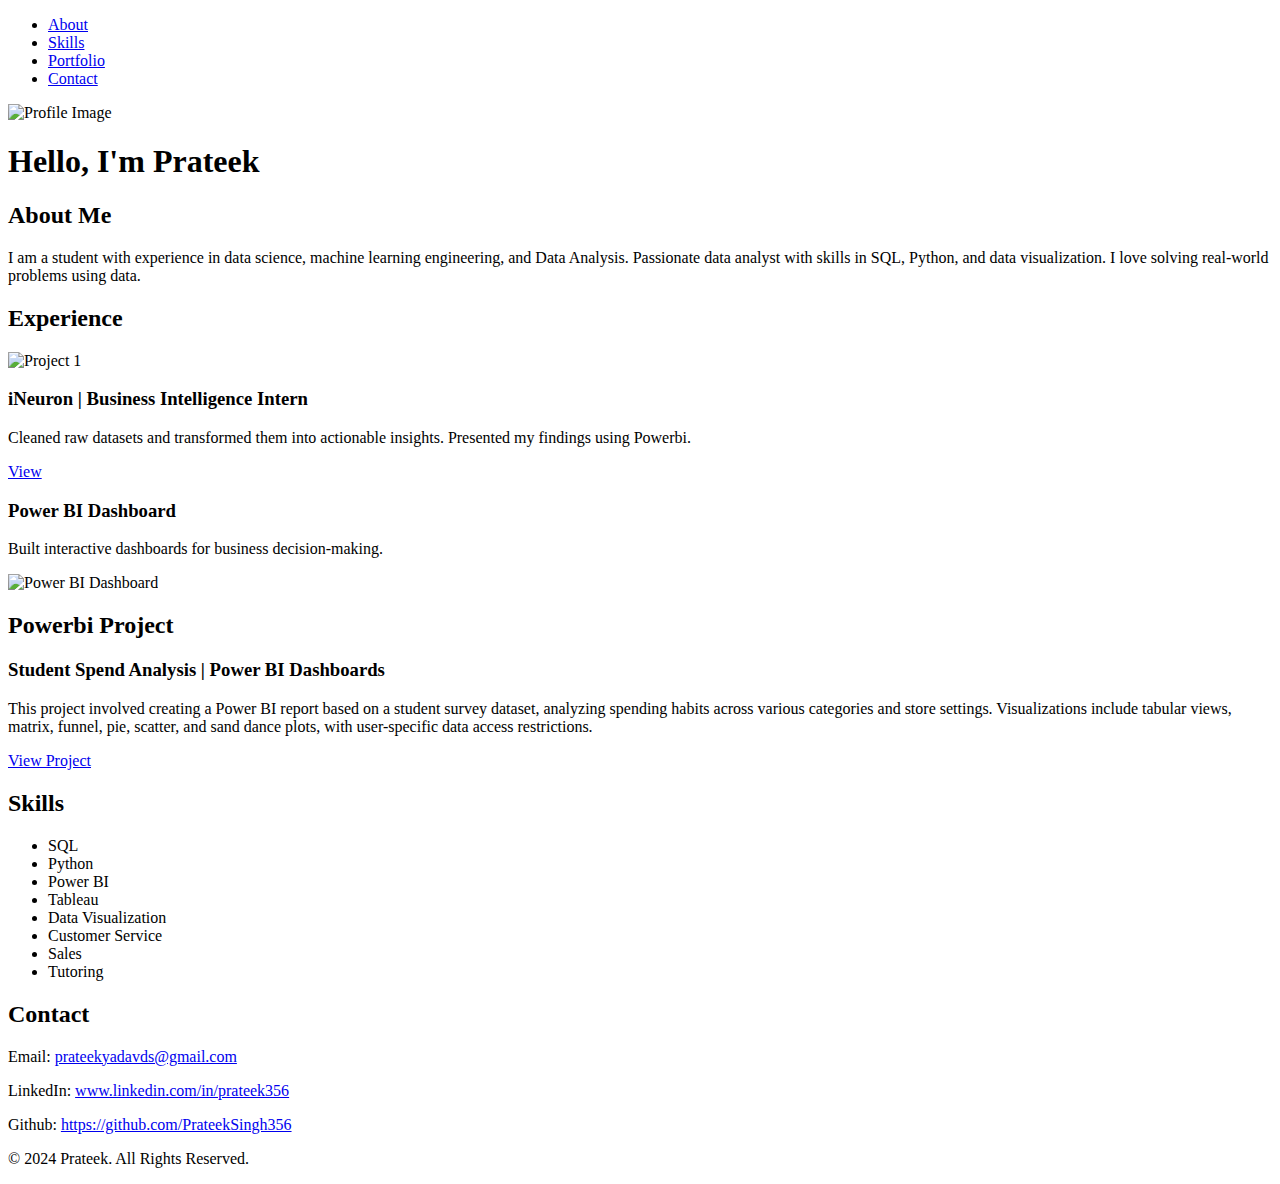
==== index.html @ c5d51434 "Add files via upload" ====
<!DOCTYPE html>
<html lang="en">
<head>
    <meta charset="UTF-8">
    <meta name="viewport" content="width=device-width, initial-scale=1.0">
    <title>Prateek's Portfolio</title>
    <link rel="stylesheet" href="css/style.css">
    <link href="https://fonts.googleapis.com/css2?family=Poppins:wght@300;400;600&display=swap" rel="stylesheet">
    <link rel="stylesheet" href="https://cdnjs.cloudflare.com/ajax/libs/aos/2.3.4/aos.css" />
</head>
<body>
    <header>
        <nav>
            <ul>
                <li><a href="#about">About</a></li>
                <li><a href="#skills">Skills</a></li>
                <li><a href="#portfolio">Portfolio</a></li>
                <li><a href="#contact">Contact</a></li>
            </ul>
        </nav>
    </header>

    <main>
        <section id="profile" data-aos="fade-up">
            <img src="images/profileimage.jpg" alt="Profile Image">
            <h1>Hello, I'm Prateek</h1>
        </section>

        <section id="about" data-aos="fade-up">
            <h2>About Me</h2>
            <p>I am a student with experience in data science, machine learning engineering, and Data Analysis. Passionate data analyst with skills in SQL, Python, and data visualization. I love solving real-world problems using data.</p>
        </section>

        <section id="hero" data-aos="fade-up">
            <h2>Experience</h2>
            <div class="project">
                <img src="https://coursenewsdaily.com/wp-content/uploads/2021/11/unnamed-3.jpg" alt="Project 1">
                <h3>iNeuron | Business Intelligence Intern</h3>
                <p>Cleaned raw datasets and transformed them into actionable insights. Presented my findings using Powerbi.</p>
                <a href="https://github.com/PrateekSingh356/Ineuron-Business-Intelligence-Internship-Project">View</a>
            </div>
        </section>

        <section id="portfolio" data-aos="fade-up">
            <div class="project">
                <h3>Power BI Dashboard</h3>
                <p>Built interactive dashboards for business decision-making.</p>
                <img src="images/BI Project Photo.png" alt="Power BI Dashboard" class="project-image" style="width: 420px; height: auto;">
            </div>
            <h2>Powerbi Project</h2>
            <div class="project">
                <h3>Student Spend Analysis | Power BI Dashboards</h3>
                <p>This project involved creating a Power BI report based on a student survey dataset, analyzing spending habits across various categories and store settings. Visualizations include tabular views, matrix, funnel, pie, scatter, and sand dance plots, with user-specific data access restrictions.</p>
                <a href="https://github.com/PrateekSingh356/Business-Analytics-Projects/tree/main/PowerBi%20Project%201">View Project</a>
            </div>
        </section>

        <section id="skills" data-aos="fade-up">
            <h2>Skills</h2>
            <ul>
                <li>SQL</li>
                <li>Python</li>
                <li>Power BI</li>
                <li>Tableau</li>
                <li>Data Visualization</li>
                <li>Customer Service</li>
                <li>Sales</li>
                <li>Tutoring</li>
            </ul>
        </section>

        <section id="contact" data-aos="fade-up">
            <h2>Contact</h2>
            <p>Email: <a href="mailto:prateekyadavds@gmail.com">prateekyadavds@gmail.com</a></p>
            <p>LinkedIn: <a href="https://www.linkedin.com/in/prateek356/">www.linkedin.com/in/prateek356</a></p>
            <p>Github: <a href="https://github.com/PrateekSingh356">https://github.com/PrateekSingh356</a></p>
        </section>
    </main>

    <footer>
        <p>© 2024 Prateek. All Rights Reserved.</p>
    </footer>

    <script src="https://cdnjs.cloudflare.com/ajax/libs/aos/2.3.4/aos.js"></script>
    <script>
        AOS.init();
    </script>
    <script src="js/script.js"></script>
</body>
</html>
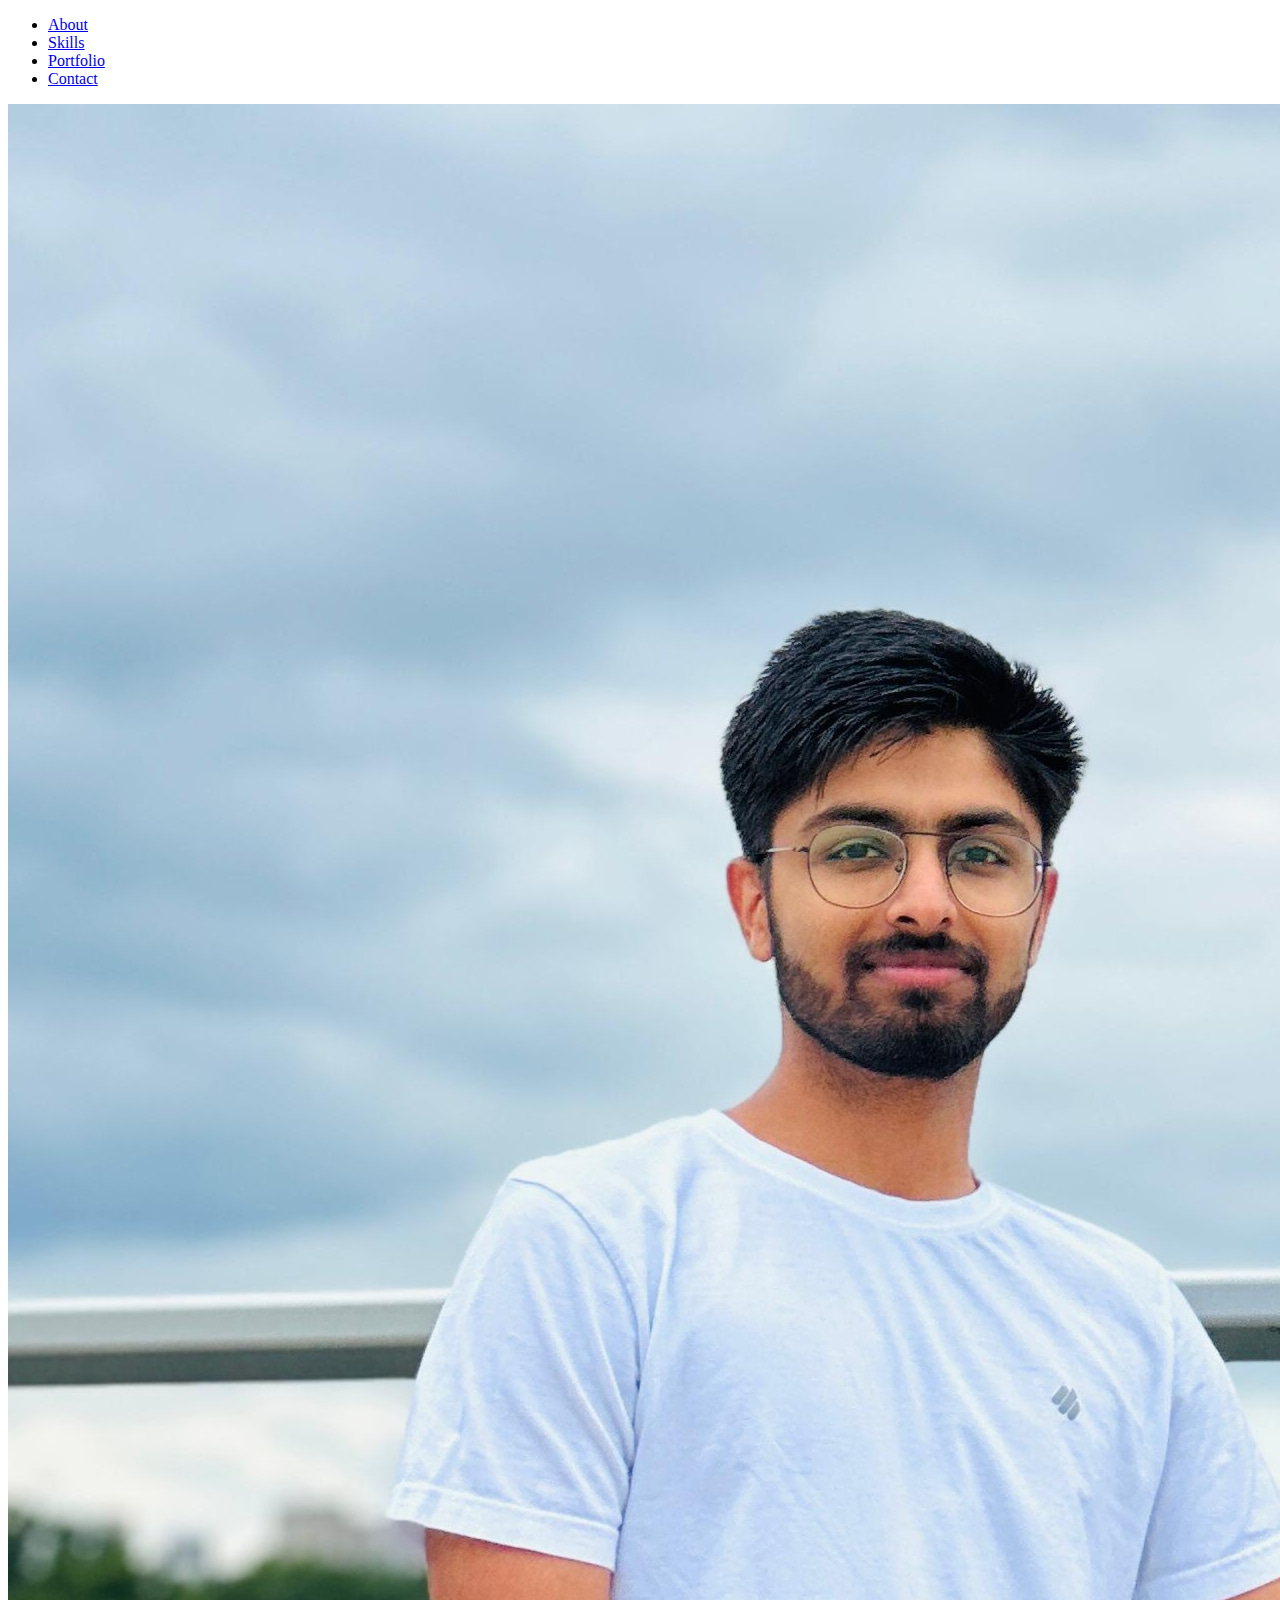
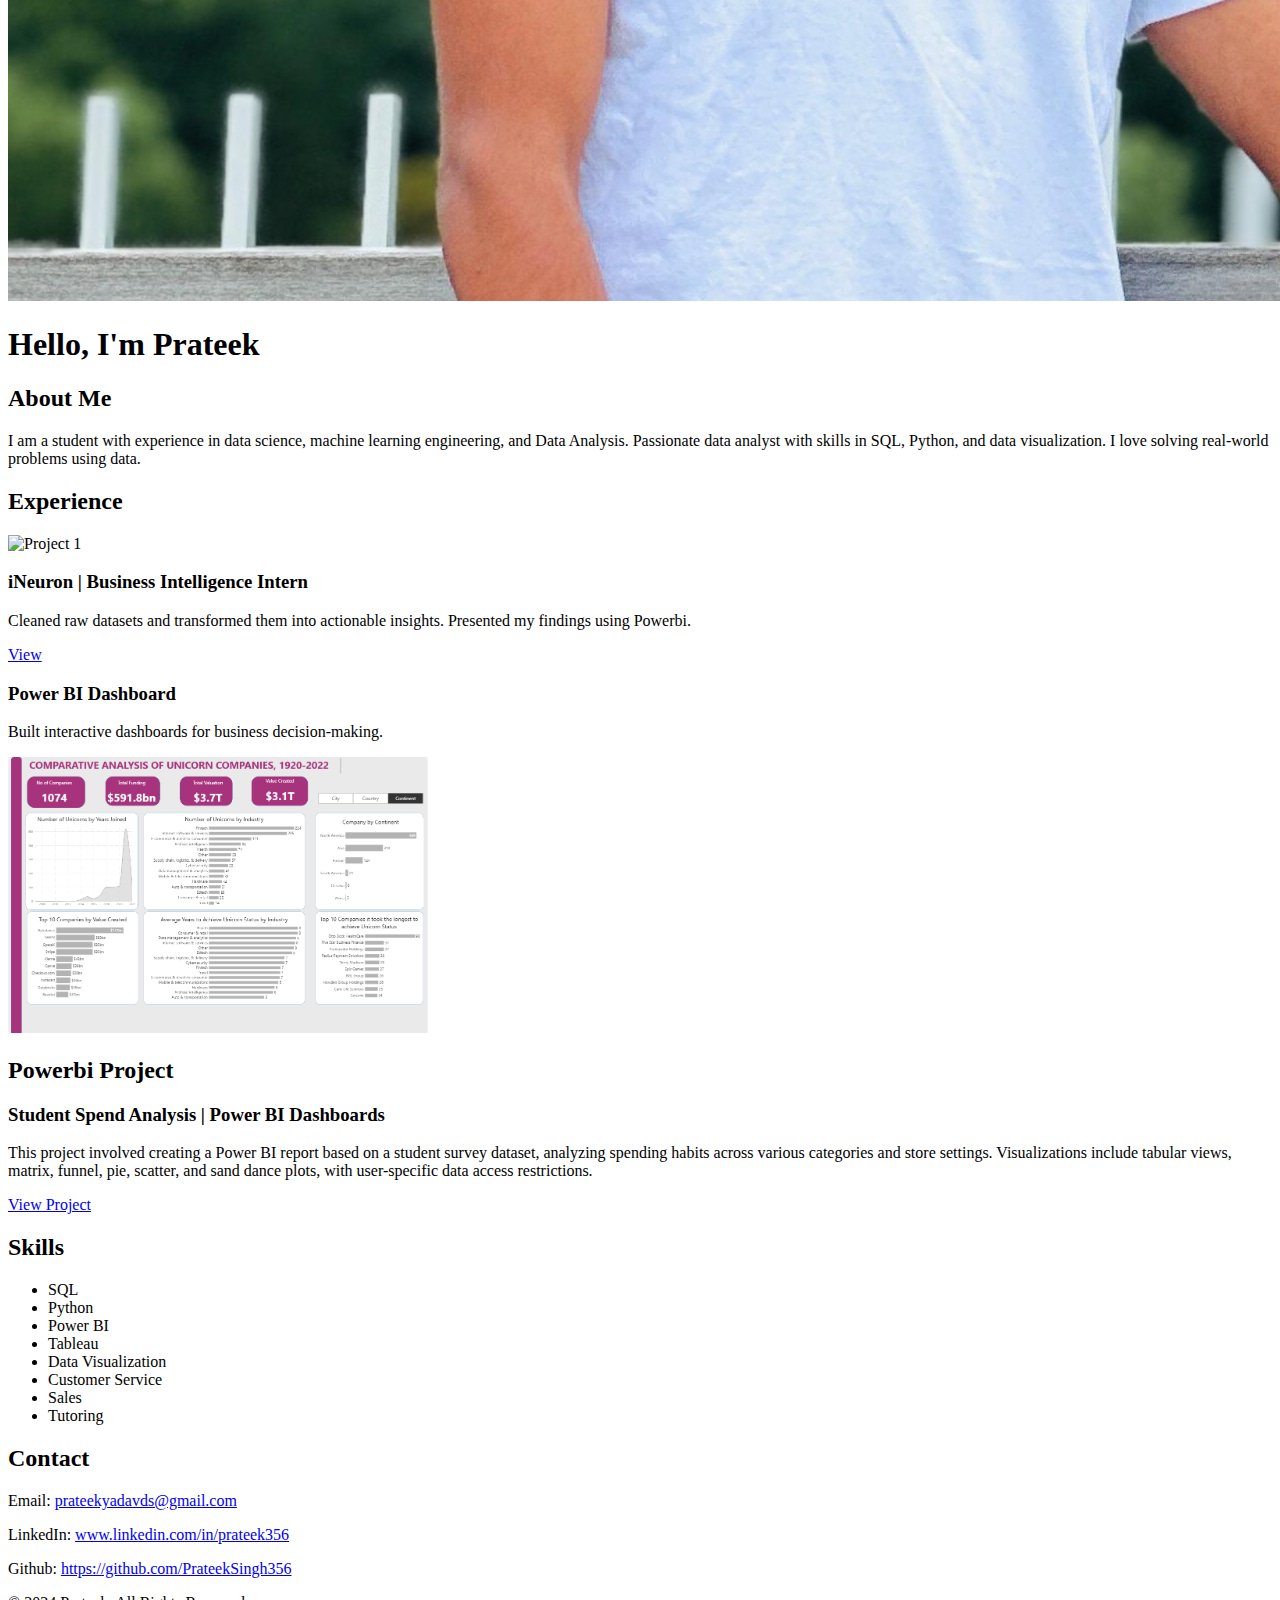
==== commit 880077ba: "Update index.html" ====
--- a/index.html
+++ b/index.html
@@ -85,6 +85,6 @@
     <script>
         AOS.init();
     </script>
-    <script src="js/script.js"></script>
+    <script src="script.js"></script>
 </body>
 </html>
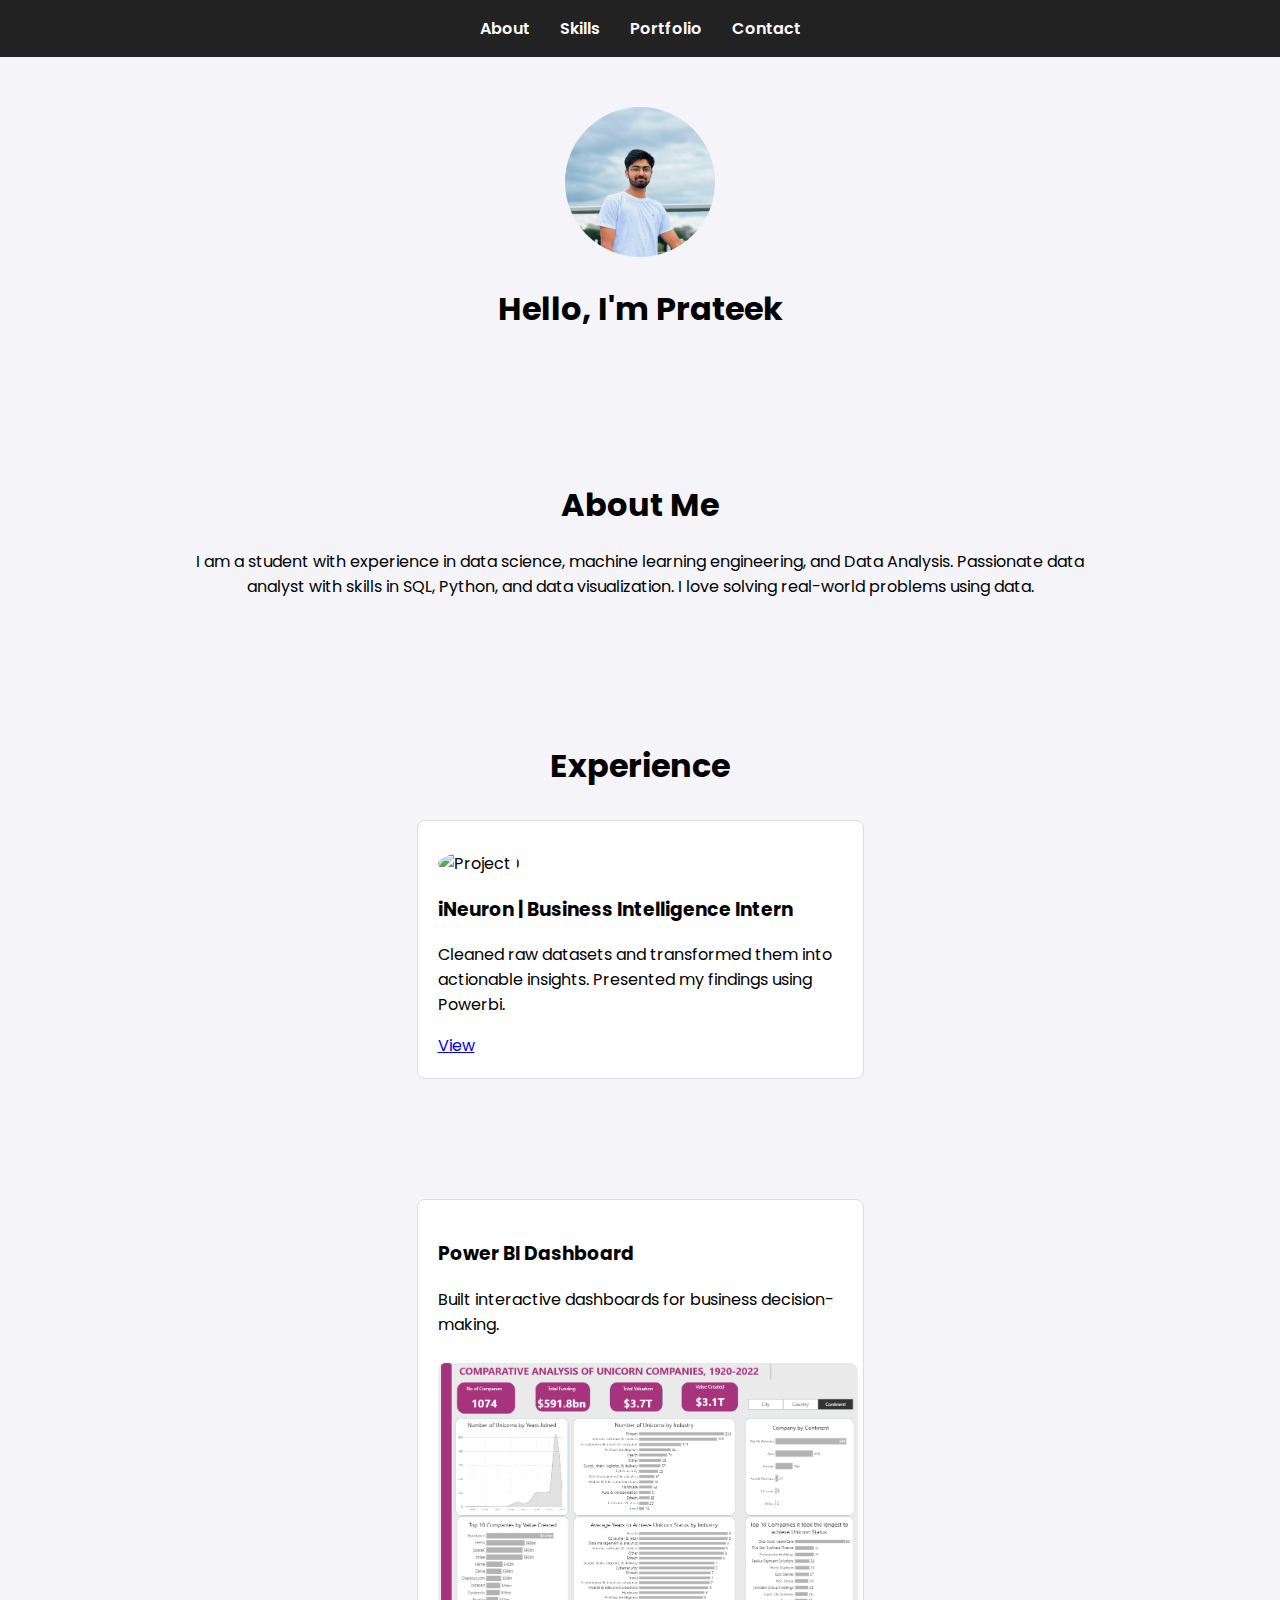
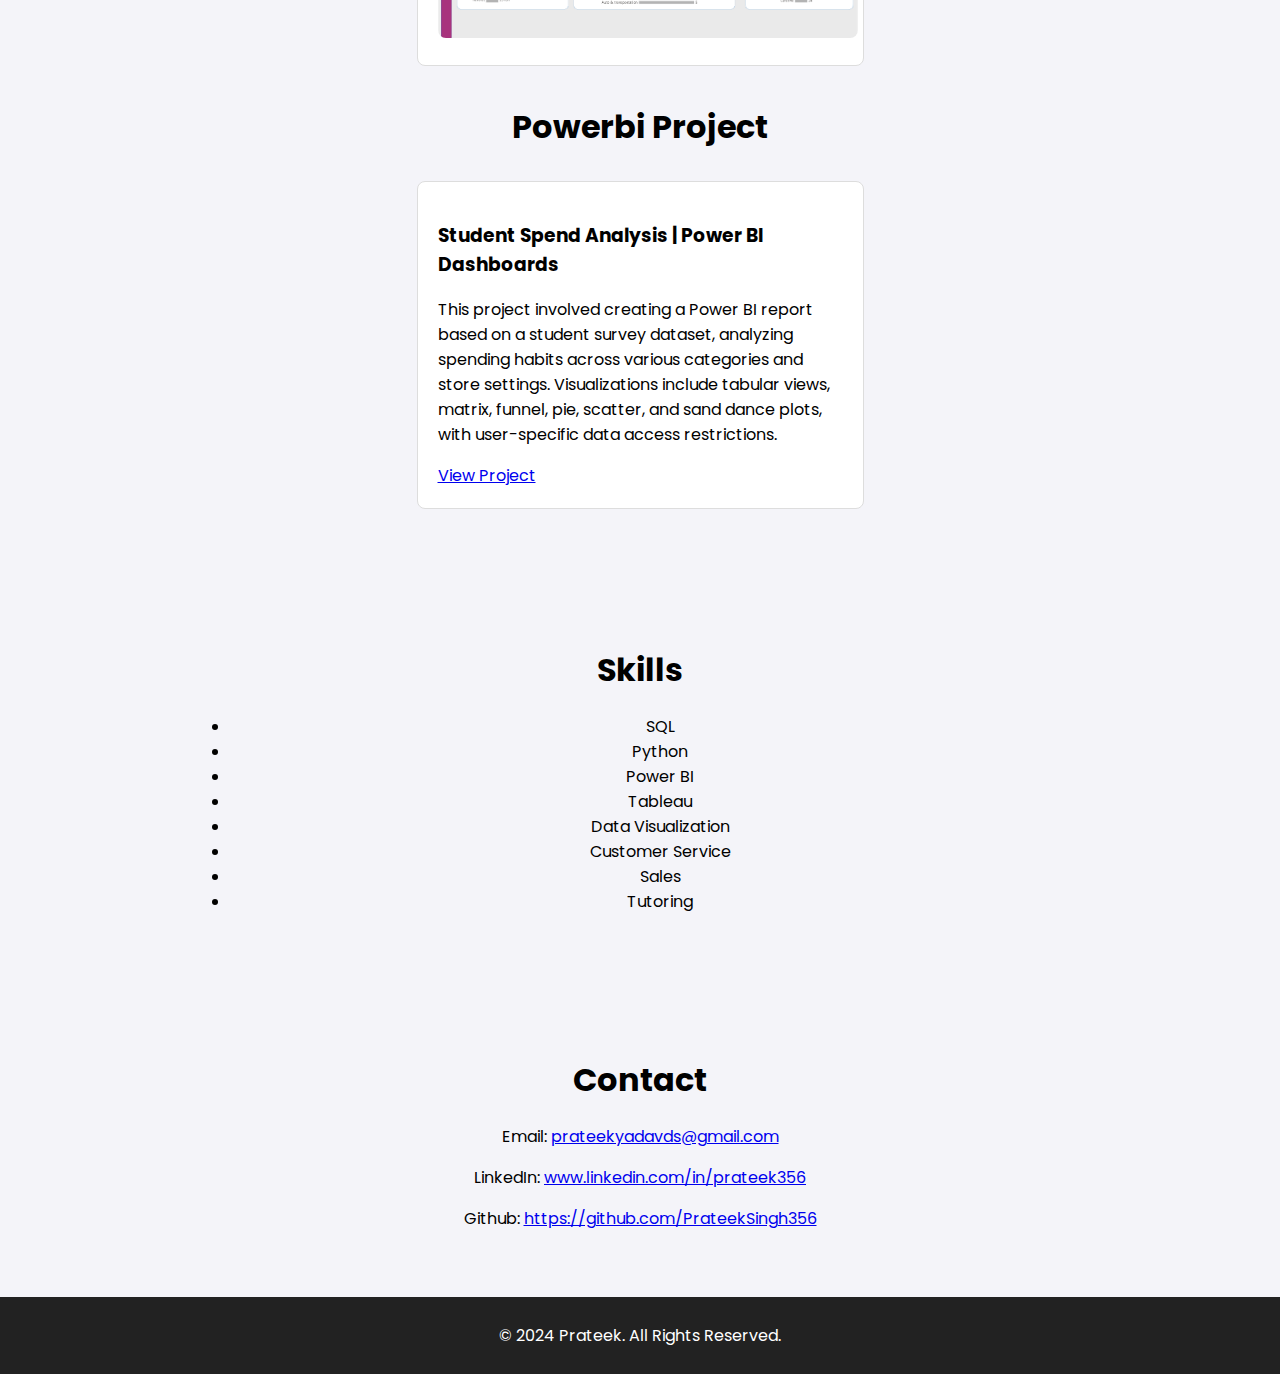
==== commit bb1d04e7: "Update index.html" ====
--- a/index.html
+++ b/index.html
@@ -4,7 +4,7 @@
     <meta charset="UTF-8">
     <meta name="viewport" content="width=device-width, initial-scale=1.0">
     <title>Prateek's Portfolio</title>
-    <link rel="stylesheet" href="css/style.css">
+    <link rel="stylesheet" href="style.css">
     <link href="https://fonts.googleapis.com/css2?family=Poppins:wght@300;400;600&display=swap" rel="stylesheet">
     <link rel="stylesheet" href="https://cdnjs.cloudflare.com/ajax/libs/aos/2.3.4/aos.css" />
 </head>
--- a/style.css
+++ b/style.css
@@ -0,0 +1,77 @@
+body {
+    font-family: 'Poppins', sans-serif;
+    margin: 0;
+    padding: 0;
+    background-color: #f4f4f9;
+}
+
+header nav ul {
+    display: flex;
+    justify-content: center;
+    background: #222;
+    padding: 1rem;
+    margin: 0;
+    list-style: none;
+}
+
+header nav ul li {
+    margin: 0 15px;
+}
+
+header nav ul li a {
+    text-decoration: none;
+    color: white;
+    font-weight: 600;
+}
+
+img {
+    width: 150px;      /* Set the width of the image */
+    height: 150px;     /* Set the height of the image */
+    border-radius: 50%; /* Make the image round */
+    object-fit: cover;  /* Ensure the image fits inside the container */
+}
+
+#hero img {
+    width: 50%;
+    max-width: 150px; /* Ensure the image doesn't grow beyond 150px */
+    height: auto;  /* Maintain aspect ratio */
+    border-radius: 50%;
+    object-fit: cover;
+}
+
+section {
+    padding: 50px 0;
+    max-width: 900px;
+    margin: 0 auto;
+    text-align: center;
+}
+
+section h2 {
+    font-size: 2rem;
+    margin-bottom: 20px;
+}
+
+.project {
+    display: inline-block;
+    width: 45%;
+    margin: 10px;
+    padding: 20px;
+    border: 1px solid #ddd;
+    border-radius: 8px;
+    background-color: #fff;
+    text-align: left;
+}
+
+.project img {
+    width: 100%;
+    height: auto;
+    border-radius: 8px;
+    margin-top: 10px;  /* Optional: adds space between the text and image */
+}
+
+footer {
+    text-align: center;
+    background: #222;
+    color: white;
+    padding: 10px 0;
+}
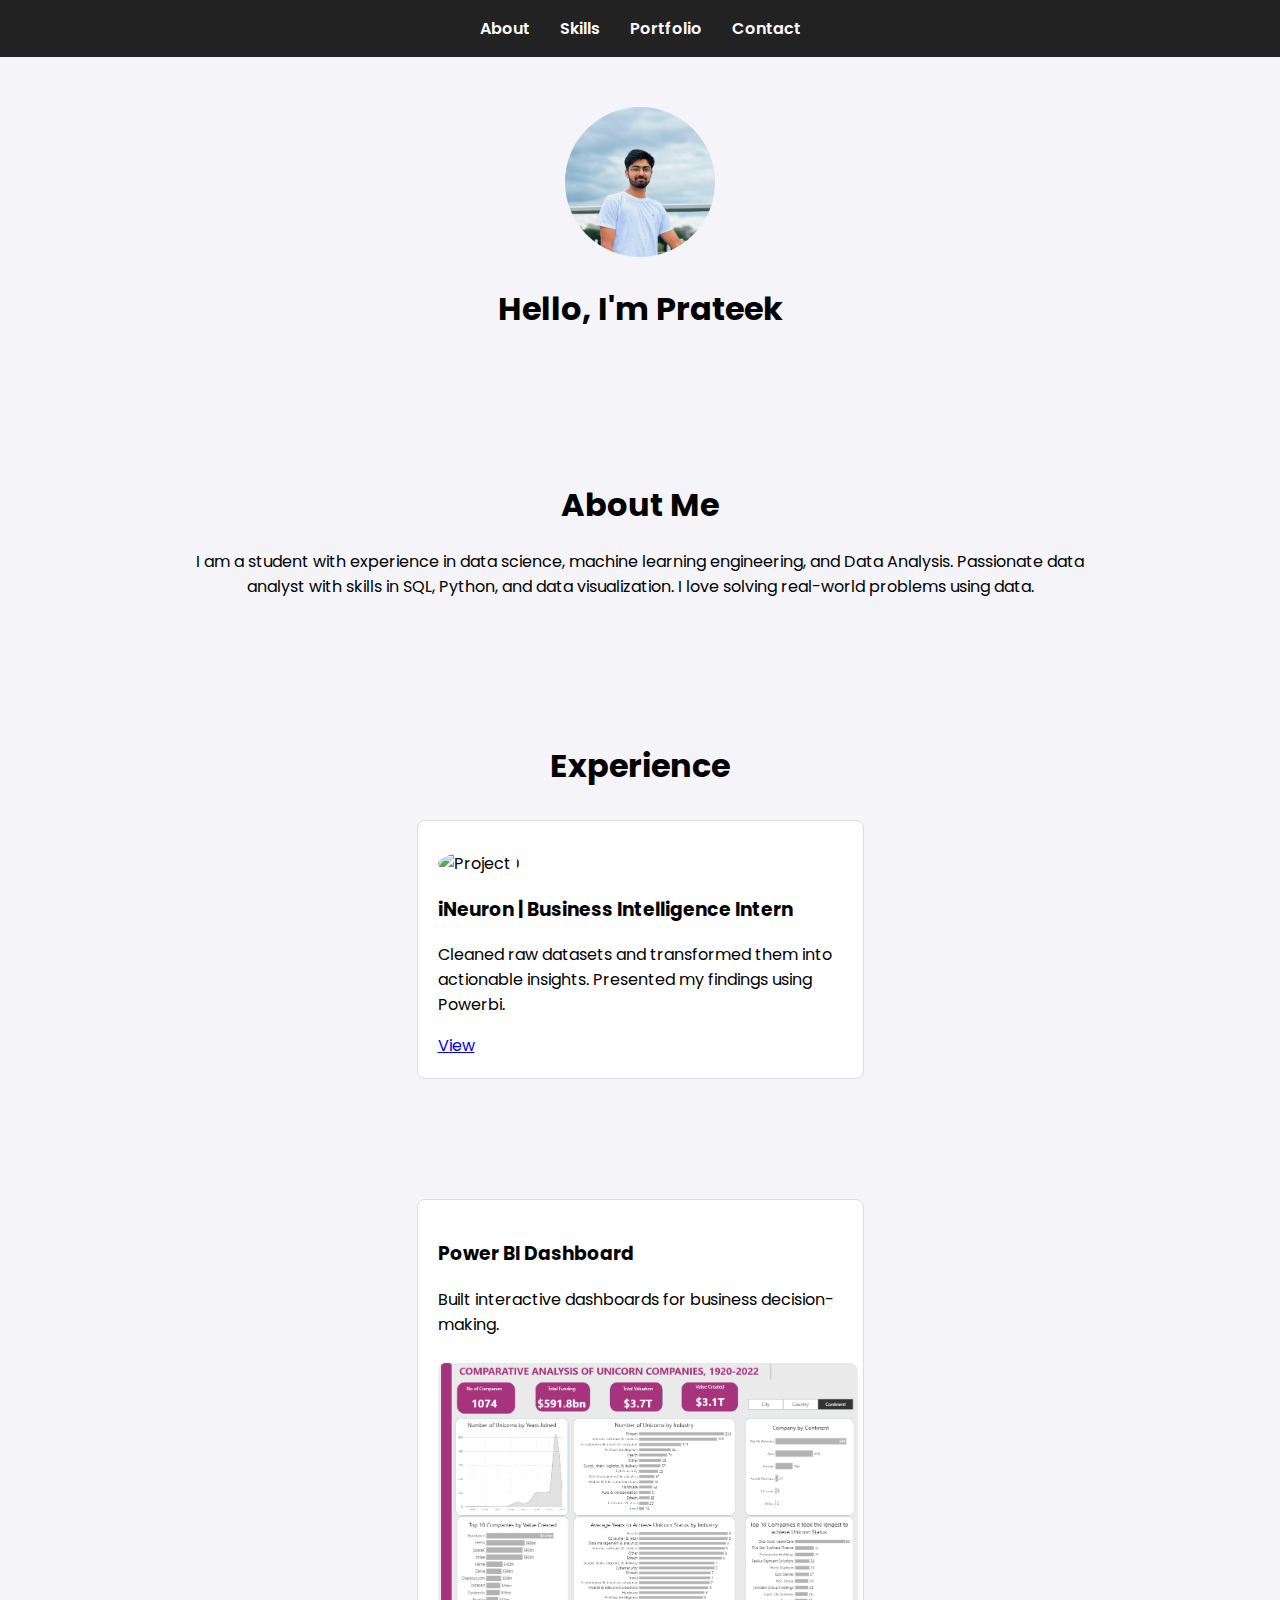
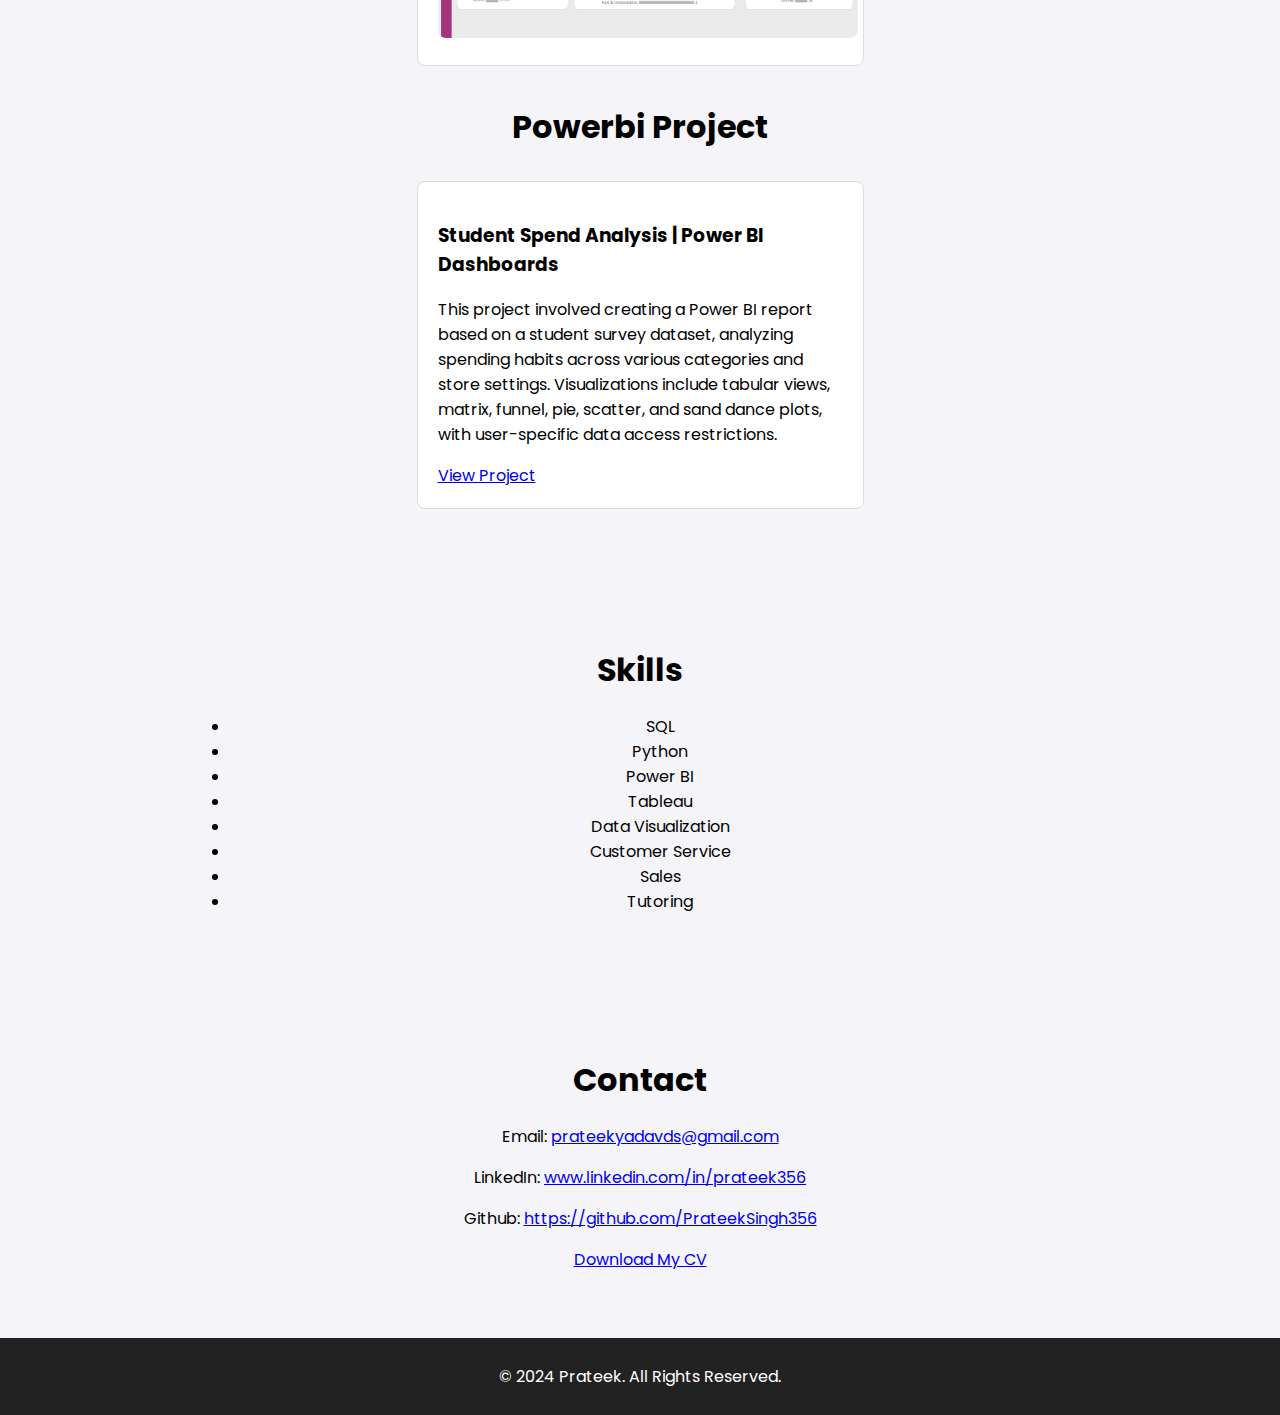
==== commit af4fea32: "Update index.html" ====
--- a/index.html
+++ b/index.html
@@ -74,6 +74,7 @@
             <p>Email: <a href="mailto:prateekyadavds@gmail.com">prateekyadavds@gmail.com</a></p>
             <p>LinkedIn: <a href="https://www.linkedin.com/in/prateek356/">www.linkedin.com/in/prateek356</a></p>
             <p>Github: <a href="https://github.com/PrateekSingh356">https://github.com/PrateekSingh356</a></p>
+            <p><a href="https://github.com/PrateekSingh356/Myweb/blob/main/Prateek_DA.pdf" download>Download My CV</a></p>
         </section>
     </main>
 
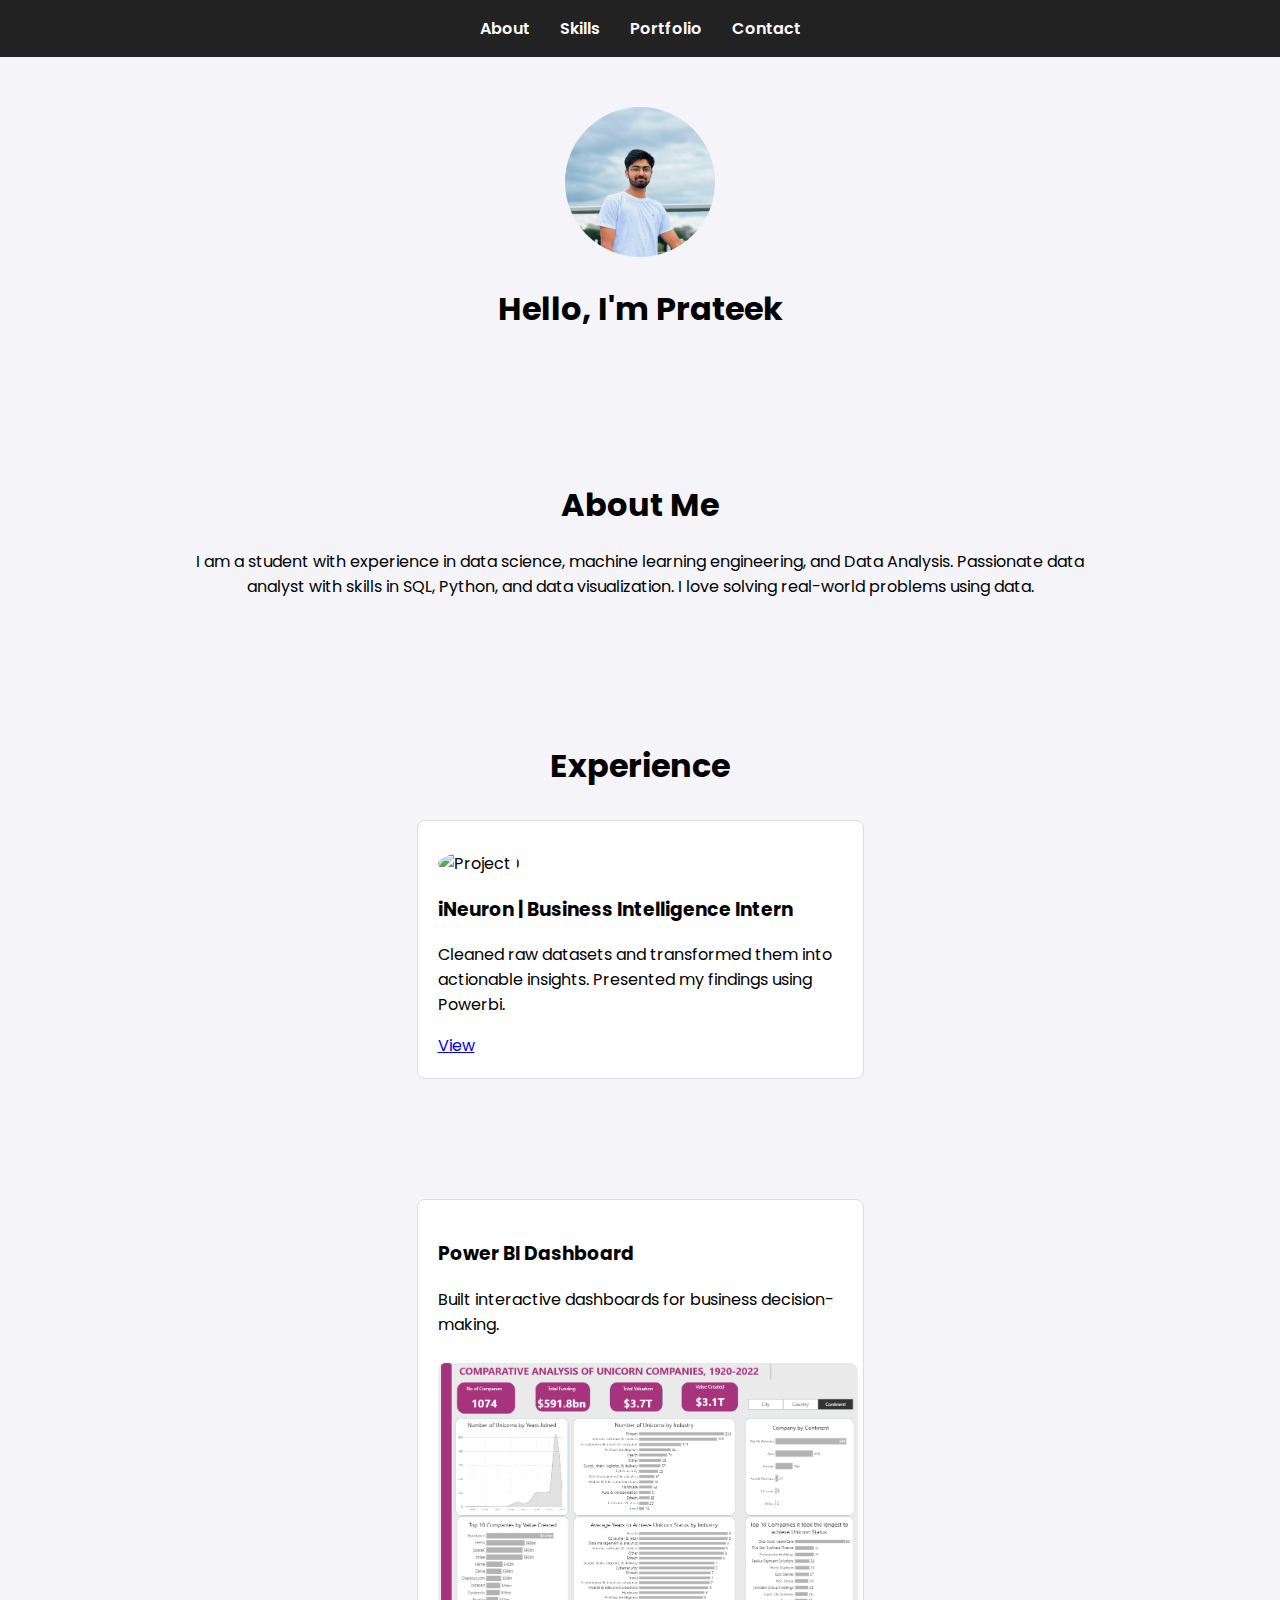
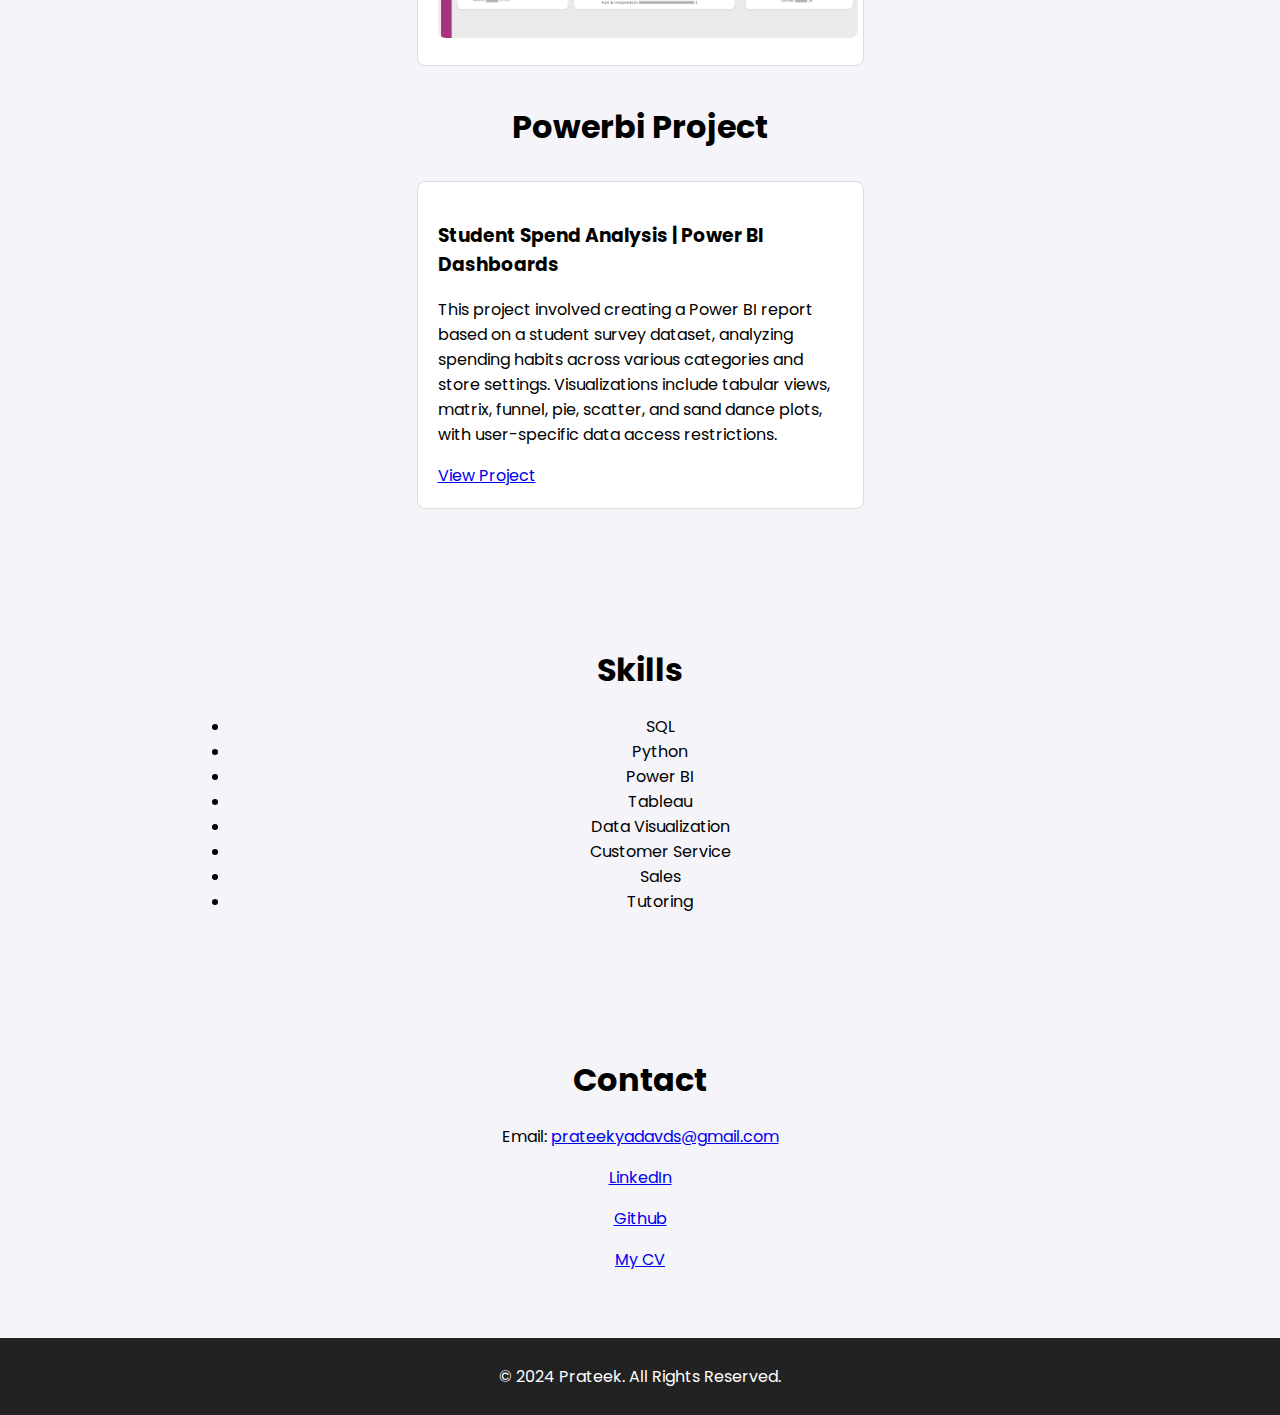
==== commit 75426970: "Update index.html" ====
--- a/index.html
+++ b/index.html
@@ -72,9 +72,9 @@
         <section id="contact" data-aos="fade-up">
             <h2>Contact</h2>
             <p>Email: <a href="mailto:prateekyadavds@gmail.com">prateekyadavds@gmail.com</a></p>
-            <p>LinkedIn: <a href="https://www.linkedin.com/in/prateek356/">www.linkedin.com/in/prateek356</a></p>
-            <p>Github: <a href="https://github.com/PrateekSingh356">https://github.com/PrateekSingh356</a></p>
-            <p><a href="https://github.com/PrateekSingh356/Myweb/blob/main/Prateek_DA.pdf" download>Download My CV</a></p>
+            <p><a href="https://www.linkedin.com/in/prateek356/">LinkedIn</a></p>
+            <p><a href="https://github.com/PrateekSingh356">Github</a></p>
+            <p><a href="https://github.com/PrateekSingh356/Myweb/blob/main/Prateek_DA.pdf" download>My CV</a></p>
         </section>
     </main>
 
